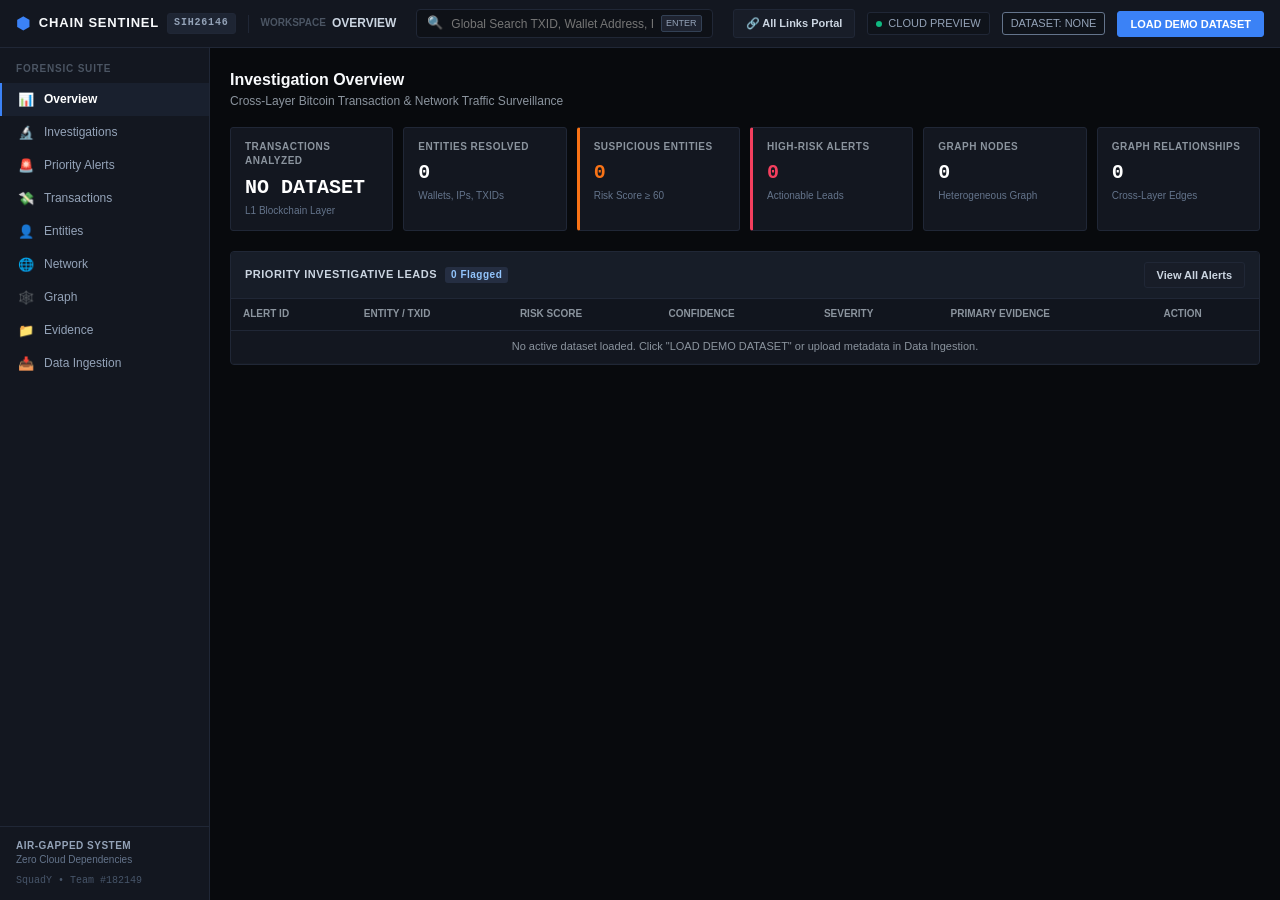
==== index.html @ 693eafd3 "fix(vercel): add vercel.json routing, root entrypoint, and hybrid cloud preview provider" ====
<!DOCTYPE html>
<html lang="en">
<head>
  <meta charset="UTF-8">
  <meta name="viewport" content="width=device-width, initial-scale=1.0">
  <title>Chain Sentinel — Offline Bitcoin Forensics Workstation (SIH26146)</title>
  
  <!-- Automatic fallback redirect to frontend application -->
  <script>
    window.location.replace("frontend/index.html");
  </script>
  <meta http-equiv="refresh" content="0; url=frontend/index.html">
  <style>
    body {
      background: #080a0d;
      color: #94a3b8;
      font-family: -apple-system, BlinkMacSystemFont, "Segoe UI", Roboto, sans-serif;
      display: flex;
      align-items: center;
      justify-content: center;
      height: 100vh;
      margin: 0;
      text-align: center;
    }
    a {
      color: #3b82f6;
      text-decoration: none;
      font-weight: 600;
    }
  </style>
</head>
<body>
  <div>
    <h2>⬢ CHAIN SENTINEL</h2>
    <p>Loading Forensics Workstation...</p>
    <p style="margin-top: 16px; font-size: 13px;">
      <a href="frontend/index.html">Click here if not redirected automatically</a>
    </p>
  </div>
</body>
</html>
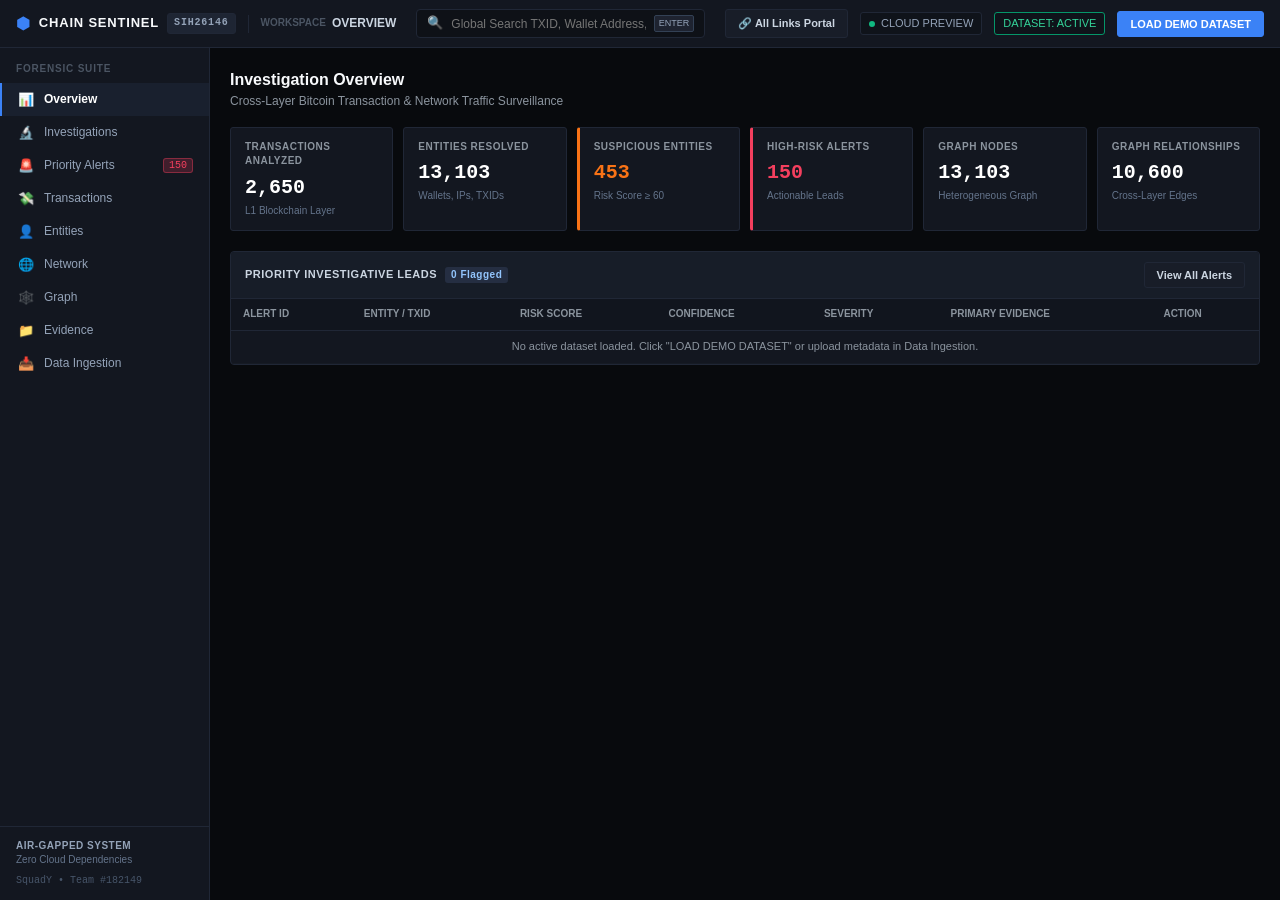
==== commit d4732a43: "fix(vercel): pre-compile JSX to pure JS, mirror static assets to root, eliminate runtime Babel overh" ====
--- a/index.html
+++ b/index.html
@@ -5,37 +5,21 @@
   <meta name="viewport" content="width=device-width, initial-scale=1.0">
   <title>Chain Sentinel — Offline Bitcoin Forensics Workstation (SIH26146)</title>
   
-  <!-- Automatic fallback redirect to frontend application -->
-  <script>
-    window.location.replace("frontend/index.html");
-  </script>
-  <meta http-equiv="refresh" content="0; url=frontend/index.html">
-  <style>
-    body {
-      background: #080a0d;
-      color: #94a3b8;
-      font-family: -apple-system, BlinkMacSystemFont, "Segoe UI", Roboto, sans-serif;
-      display: flex;
-      align-items: center;
-      justify-content: center;
-      height: 100vh;
-      margin: 0;
-      text-align: center;
-    }
-    a {
-      color: #3b82f6;
-      text-decoration: none;
-      font-weight: 600;
-    }
-  </style>
+  <!-- Offline-Cached Vendor Dependencies -->
+  <script src="vendor/react.production.min.js"></script>
+  <script src="vendor/react-dom.production.min.js"></script>
+  <script src="vendor/cytoscape.min.js"></script>
+
+  <!-- Pre-computed Demonstration Forensic Dataset for Instant Cloud Preview -->
+  <script src="demo_data.js"></script>
+
+  <!-- Professional Dark Cybersecurity Stylesheet -->
+  <link rel="stylesheet" href="styles.css">
 </head>
 <body>
-  <div>
-    <h2>⬢ CHAIN SENTINEL</h2>
-    <p>Loading Forensics Workstation...</p>
-    <p style="margin-top: 16px; font-size: 13px;">
-      <a href="frontend/index.html">Click here if not redirected automatically</a>
-    </p>
-  </div>
+  <div id="root"></div>
+
+  <!-- Native React Forensics Application Script (Pre-compiled, Zero Runtime Overhead) -->
+  <script src="app.js"></script>
 </body>
 </html>
--- a/styles.css
+++ b/styles.css
@@ -0,0 +1,724 @@
+:root {
+  --bg-black: #080a0d;
+  --bg-shell: #0e1117;
+  --bg-panel: #131720;
+  --bg-panel-alt: #171d28;
+  --border-subtle: #202736;
+  --border-strong: #2c364c;
+  --text-main: #e2e8f0;
+  --text-muted: #8b949e;
+  --text-faint: #4b5563;
+  --accent-blue: #3b82f6;
+  --accent-blue-hover: #2563eb;
+  --risk-crit: #f43f5e;
+  --risk-high: #f97316;
+  --risk-med: #eab308;
+  --risk-low: #10b981;
+  --font-mono: 'SFMono-Regular', Consolas, 'Liberation Mono', Menlo, Courier, monospace;
+  --font-sans: -apple-system, BlinkMacSystemFont, "Segoe UI", Roboto, "Helvetica Neue", Arial, sans-serif;
+}
+
+* {
+  box-sizing: border-box;
+  margin: 0;
+  padding: 0;
+}
+
+body {
+  background: var(--bg-black);
+  color: var(--text-main);
+  font-family: var(--font-sans);
+  font-size: 13px;
+  line-height: 1.45;
+  height: 100vh;
+  overflow: hidden;
+  -webkit-font-smoothing: antialiased;
+}
+
+.mono {
+  font-family: var(--font-mono);
+  letter-spacing: -0.2px;
+}
+
+.text-bold { font-weight: 600; }
+.text-muted { color: var(--text-muted); }
+.text-center { text-align: center; }
+.break-all { word-break: break-all; }
+
+.text-risk-crit { color: var(--risk-crit) !important; }
+.text-risk-high { color: var(--risk-high) !important; }
+.text-risk-med { color: var(--risk-med) !important; }
+.text-risk-low { color: var(--risk-low) !important; }
+
+/* Workspace Shell */
+.workspace-shell {
+  display: flex;
+  flex-direction: column;
+  height: 100vh;
+  overflow: hidden;
+}
+
+/* Notification Toast */
+.notification-toast {
+  position: fixed;
+  top: 14px;
+  right: 20px;
+  z-index: 9999;
+  padding: 10px 16px;
+  font-size: 12px;
+  border-radius: 4px;
+  box-shadow: 0 4px 12px rgba(0, 0, 0, 0.5);
+  font-weight: 500;
+  animation: slideIn 0.2s ease-out;
+}
+.toast-info { background: #1e293b; color: #93c5fd; border: 1px solid #3b82f6; }
+.toast-success { background: #064e3b; color: #a7f3d0; border: 1px solid #10b981; }
+.toast-error { background: #4c0519; color: #fecdd3; border: 1px solid #f43f5e; }
+
+@keyframes slideIn {
+  from { transform: translateY(-10px); opacity: 0; }
+  to { transform: translateY(0); opacity: 1; }
+}
+
+/* Topbar */
+.topbar {
+  height: 48px;
+  background: var(--bg-panel);
+  border-bottom: 1px solid var(--border-subtle);
+  display: flex;
+  align-items: center;
+  justify-content: space-between;
+  padding: 0 16px;
+  flex-shrink: 0;
+  z-index: 100;
+}
+
+.topbar-left {
+  display: flex;
+  align-items: center;
+  gap: 12px;
+}
+
+.brand-logo {
+  display: flex;
+  align-items: center;
+  gap: 8px;
+  font-weight: 700;
+  font-size: 13px;
+  letter-spacing: 0.8px;
+}
+.brand-icon { color: var(--accent-blue); font-size: 16px; }
+.brand-title { color: #f8fafc; }
+
+.badge-tag {
+  background: #1e2533;
+  color: #94a3b8;
+  font-size: 10px;
+  padding: 2px 6px;
+  border-radius: 3px;
+  font-family: var(--font-mono);
+  border: 1px solid var(--border-subtle);
+}
+
+.divider-vert {
+  width: 1px;
+  height: 18px;
+  background: var(--border-subtle);
+}
+
+.breadcrumb-nav {
+  display: flex;
+  align-items: center;
+  gap: 6px;
+}
+.sub-label {
+  font-size: 10px;
+  color: var(--text-faint);
+  font-weight: 600;
+}
+.active-view-title {
+  font-size: 12px;
+  font-weight: 600;
+  color: #cbd5e1;
+}
+
+.topbar-center {
+  flex-grow: 1;
+  max-width: 440px;
+  margin: 0 20px;
+}
+
+.global-search-box {
+  display: flex;
+  align-items: center;
+  background: var(--bg-shell);
+  border: 1px solid var(--border-subtle);
+  border-radius: 4px;
+  padding: 4px 10px;
+  gap: 8px;
+}
+.global-search-box input {
+  background: transparent;
+  border: none;
+  color: #fff;
+  font-size: 12px;
+  width: 100%;
+  outline: none;
+}
+.search-shortcut {
+  font-size: 9px;
+  background: #1e2330;
+  border: 1px solid #334155;
+  color: #94a3b8;
+  padding: 1px 4px;
+  border-radius: 2px;
+}
+
+.topbar-right {
+  display: flex;
+  align-items: center;
+  gap: 12px;
+}
+
+.status-indicator {
+  display: inline-flex;
+  align-items: center;
+  gap: 6px;
+  font-size: 11px;
+  padding: 3px 8px;
+  background: #0f131a;
+  border: 1px solid var(--border-subtle);
+  border-radius: 3px;
+  color: #94a3b8;
+}
+.status-dot {
+  width: 6px;
+  height: 6px;
+  border-radius: 50%;
+}
+.dot-green { background: #10b981; }
+.badge-active { border-color: #059669; color: #34d399; }
+.badge-inactive { border-color: #64748b; color: #94a3b8; }
+
+/* Buttons */
+.btn {
+  padding: 6px 12px;
+  font-size: 11px;
+  font-weight: 600;
+  border-radius: 3px;
+  cursor: pointer;
+  border: 1px solid transparent;
+  display: inline-flex;
+  align-items: center;
+  gap: 6px;
+  transition: all 0.15s ease-in-out;
+}
+.btn-primary {
+  background: var(--accent-blue);
+  color: #fff;
+  border-color: var(--accent-blue);
+}
+.btn-primary:hover {
+  background: var(--accent-blue-hover);
+}
+.btn-secondary {
+  background: #181d28;
+  color: #cbd5e1;
+  border-color: var(--border-subtle);
+}
+.btn-secondary:hover {
+  background: #232a3b;
+  color: #fff;
+}
+.btn-sm {
+  padding: 3px 8px;
+  font-size: 10px;
+}
+.btn-group {
+  display: flex;
+  gap: 4px;
+}
+
+/* Layout Body */
+.layout-body {
+  display: flex;
+  flex-grow: 1;
+  overflow: hidden;
+}
+
+/* Sidebar */
+.sidebar {
+  width: 210px;
+  background: var(--bg-panel);
+  border-right: 1px solid var(--border-subtle);
+  display: flex;
+  flex-direction: column;
+  flex-shrink: 0;
+}
+
+.sidebar-group-title {
+  padding: 14px 16px 6px;
+  font-size: 10px;
+  font-weight: 700;
+  letter-spacing: 0.8px;
+  color: #4b5563;
+}
+
+.nav-menu {
+  list-style: none;
+  display: flex;
+  flex-direction: column;
+  flex-grow: 1;
+}
+
+.nav-btn {
+  background: transparent;
+  border: none;
+  width: 100%;
+  text-align: left;
+  padding: 9px 16px;
+  display: flex;
+  align-items: center;
+  gap: 10px;
+  color: #94a3b8;
+  font-size: 12px;
+  font-weight: 500;
+  cursor: pointer;
+  border-left: 2px solid transparent;
+  transition: background 0.12s;
+}
+.nav-btn:hover {
+  background: #171c26;
+  color: #f1f5f9;
+}
+.nav-btn.active {
+  background: #19202e;
+  color: #fff;
+  border-left-color: var(--accent-blue);
+  font-weight: 600;
+}
+.nav-icon { font-size: 13px; }
+.nav-badge {
+  margin-left: auto;
+  background: rgba(244, 63, 94, 0.2);
+  color: var(--risk-crit);
+  border: 1px solid rgba(244, 63, 94, 0.4);
+  font-size: 10px;
+  padding: 1px 5px;
+  border-radius: 3px;
+  font-family: var(--font-mono);
+}
+
+.sidebar-footer {
+  padding: 12px 16px;
+  border-top: 1px solid var(--border-subtle);
+  font-size: 10px;
+}
+.footer-status-title {
+  font-weight: 700;
+  color: #94a3b8;
+  letter-spacing: 0.5px;
+}
+.footer-status-desc { color: #64748b; }
+.team-signature {
+  margin-top: 6px;
+  color: #475569;
+  font-family: var(--font-mono);
+}
+
+/* Content Pane */
+.content-pane {
+  flex-grow: 1;
+  background: var(--bg-black);
+  overflow: hidden;
+  display: flex;
+  flex-direction: column;
+}
+
+.view-scroll {
+  flex-grow: 1;
+  overflow-y: auto;
+  padding: 20px;
+}
+
+.section-header {
+  display: flex;
+  justify-content: space-between;
+  align-items: flex-start;
+  margin-bottom: 16px;
+}
+.section-header h2 {
+  font-size: 16px;
+  font-weight: 700;
+  color: #f8fafc;
+}
+.section-desc {
+  font-size: 12px;
+  color: var(--text-muted);
+  margin-top: 2px;
+}
+
+.filter-bar {
+  display: flex;
+  gap: 8px;
+  align-items: center;
+}
+.input-select, .input-search {
+  background: var(--bg-panel);
+  border: 1px solid var(--border-subtle);
+  color: #e2e8f0;
+  padding: 6px 10px;
+  font-size: 11px;
+  border-radius: 3px;
+  outline: none;
+}
+.input-select:focus, .input-search:focus {
+  border-color: var(--accent-blue);
+}
+
+/* Metrics Grid */
+.metrics-grid {
+  display: grid;
+  grid-template-columns: repeat(auto-fit, minmax(160px, 1fr));
+  gap: 10px;
+  margin-bottom: 20px;
+}
+
+.metric-card {
+  background: var(--bg-panel);
+  border: 1px solid var(--border-subtle);
+  padding: 12px 14px;
+  border-radius: 3px;
+}
+.metric-card.highlight-crit { border-left: 3px solid var(--risk-crit); }
+.metric-card.highlight-high { border-left: 3px solid var(--risk-high); }
+
+.metric-title {
+  font-size: 10px;
+  text-transform: uppercase;
+  color: var(--text-muted);
+  font-weight: 700;
+  letter-spacing: 0.5px;
+}
+.metric-number {
+  font-size: 20px;
+  font-weight: 700;
+  font-family: var(--font-mono);
+  margin: 4px 0 2px;
+  color: #fff;
+}
+.metric-foot {
+  font-size: 10px;
+  color: #64748b;
+}
+
+/* Cards & Tables */
+.card-panel {
+  background: var(--bg-panel);
+  border: 1px solid var(--border-subtle);
+  border-radius: 4px;
+  overflow: hidden;
+  margin-bottom: 16px;
+}
+.panel-header {
+  padding: 10px 14px;
+  background: var(--bg-panel-alt);
+  border-bottom: 1px solid var(--border-subtle);
+  display: flex;
+  justify-content: space-between;
+  align-items: center;
+}
+.panel-title {
+  font-size: 11px;
+  font-weight: 700;
+  color: #cbd5e1;
+  letter-spacing: 0.5px;
+  display: flex;
+  align-items: center;
+  gap: 8px;
+}
+.badge-count {
+  background: #252e42;
+  color: #93c5fd;
+  padding: 1px 6px;
+  border-radius: 3px;
+  font-size: 10px;
+}
+
+.table-responsive {
+  width: 100%;
+  overflow-x: auto;
+}
+
+.data-table {
+  width: 100%;
+  border-collapse: collapse;
+  text-align: left;
+}
+.data-table th {
+  background: #11151e;
+  padding: 8px 12px;
+  font-size: 10px;
+  text-transform: uppercase;
+  color: #8b949e;
+  border-bottom: 1px solid var(--border-subtle);
+  font-weight: 700;
+}
+.data-table td {
+  padding: 8px 12px;
+  border-bottom: 1px solid #161b24;
+  font-size: 11px;
+}
+.data-table tr:hover {
+  background: #161c28;
+}
+
+/* Risk Badges */
+.risk-pill {
+  display: inline-block;
+  padding: 2px 6px;
+  border-radius: 2px;
+  font-family: var(--font-mono);
+  font-size: 10px;
+  font-weight: 700;
+}
+.risk-CRITICAL, .risk-HIGH { background: rgba(244, 63, 94, 0.15); color: #f43f5e; border: 1px solid rgba(244, 63, 94, 0.35); }
+.risk-MEDIUM { background: rgba(234, 179, 8, 0.15); color: #eab308; border: 1px solid rgba(234, 179, 8, 0.35); }
+.risk-LOW { background: rgba(16, 185, 129, 0.15); color: #10b981; border: 1px solid rgba(16, 185, 129, 0.35); }
+
+.badge-severity {
+  font-size: 9px;
+  padding: 2px 5px;
+  border-radius: 2px;
+  font-weight: 700;
+}
+.badge-CRITICAL { background: #f43f5e; color: #fff; }
+.badge-HIGH { background: #f97316; color: #fff; }
+.badge-MEDIUM { background: #eab308; color: #111; }
+.badge-LOW { background: #10b981; color: #fff; }
+
+/* Dossier Card */
+.dossier-card {
+  background: var(--bg-panel);
+  border: 1px solid var(--border-strong);
+  border-radius: 4px;
+  padding: 16px;
+  margin-bottom: 16px;
+}
+.dossier-header {
+  display: flex;
+  justify-content: space-between;
+  align-items: flex-start;
+  margin-bottom: 12px;
+}
+.focal-id {
+  font-size: 15px;
+  color: #fff;
+  margin-top: 4px;
+}
+.dossier-scores {
+  display: flex;
+  gap: 16px;
+  align-items: center;
+}
+.score-block {
+  text-align: right;
+}
+.score-title {
+  font-size: 9px;
+  color: #8b949e;
+  font-weight: 700;
+}
+.score-val {
+  font-size: 18px;
+  font-weight: 700;
+}
+.dossier-metrics-row {
+  display: flex;
+  gap: 24px;
+  padding-top: 12px;
+  border-top: 1px solid var(--border-subtle);
+}
+.dossier-stat {
+  display: flex;
+  flex-direction: column;
+}
+.stat-label {
+  font-size: 10px;
+  color: #8b949e;
+  font-weight: 600;
+}
+.stat-num {
+  font-size: 14px;
+  color: #f1f5f9;
+}
+
+.grid-two-col {
+  display: grid;
+  grid-template-columns: 1fr 1fr;
+  gap: 16px;
+}
+
+.evidence-box {
+  padding: 12px;
+  background: #0d1017;
+  border-radius: 3px;
+  border: 1px solid var(--border-subtle);
+}
+.evidence-bullet {
+  display: flex;
+  gap: 8px;
+  padding: 4px 0;
+  font-size: 11px;
+  color: #cbd5e1;
+}
+.bullet-point { color: var(--risk-high); }
+
+/* Graph Area */
+.graph-container-wrap {
+  position: relative;
+  flex-grow: 1;
+  background: #0a0d12;
+  border: 1px solid var(--border-subtle);
+  border-radius: 4px;
+  height: calc(100vh - 140px);
+}
+.cy-canvas {
+  width: 100%;
+  height: 100%;
+}
+.graph-legend {
+  position: absolute;
+  bottom: 12px;
+  left: 12px;
+  background: rgba(19, 23, 32, 0.88);
+  border: 1px solid var(--border-subtle);
+  padding: 8px 12px;
+  border-radius: 3px;
+  display: flex;
+  gap: 12px;
+  font-size: 10px;
+  backdrop-filter: blur(4px);
+}
+.legend-item { display: flex; align-items: center; gap: 6px; }
+.legend-box { width: 10px; height: 10px; border-radius: 2px; }
+.color-tx { background: #2563eb; }
+.color-wallet { background: #10b981; border-radius: 50%; }
+.color-ip { background: #f59e0b; transform: rotate(45deg); }
+
+.graph-side-panel {
+  position: absolute;
+  top: 12px;
+  right: 12px;
+  width: 280px;
+  background: rgba(19, 23, 32, 0.94);
+  border: 1px solid var(--border-strong);
+  border-radius: 4px;
+  padding: 14px;
+  box-shadow: 0 4px 16px rgba(0,0,0,0.5);
+  backdrop-filter: blur(4px);
+}
+.close-btn {
+  background: none;
+  border: none;
+  color: #8b949e;
+  font-size: 16px;
+  cursor: pointer;
+}
+.divider-h {
+  height: 1px;
+  background: var(--border-subtle);
+  margin: 10px 0;
+}
+
+/* Dropzone */
+.upload-dropzone {
+  background: var(--bg-panel);
+  border: 2px dashed #2f3a52;
+  padding: 50px 20px;
+  text-align: center;
+  border-radius: 6px;
+}
+.dropzone-icon { font-size: 36px; margin-bottom: 12px; }
+
+/* Modals */
+.modal-backdrop {
+  position: fixed;
+  top: 0;
+  left: 0;
+  right: 0;
+  bottom: 0;
+  background: rgba(0, 0, 0, 0.75);
+  z-index: 1000;
+  display: flex;
+  align-items: center;
+  justify-content: center;
+  backdrop-filter: blur(2px);
+}
+.modal-dialog {
+  background: var(--bg-panel);
+  border: 1px solid var(--border-strong);
+  border-radius: 4px;
+  width: 90%;
+  max-width: 680px;
+  max-height: 85vh;
+  display: flex;
+  flex-direction: column;
+  overflow: hidden;
+  box-shadow: 0 10px 30px rgba(0, 0, 0, 0.8);
+}
+.modal-header {
+  padding: 14px 18px;
+  background: var(--bg-panel-alt);
+  border-bottom: 1px solid var(--border-subtle);
+  display: flex;
+  justify-content: space-between;
+  align-items: center;
+}
+.modal-body {
+  padding: 18px;
+  overflow-y: auto;
+}
+.modal-footer {
+  padding: 12px 18px;
+  background: var(--bg-panel-alt);
+  border-top: 1px solid var(--border-subtle);
+  display: flex;
+  justify-content: flex-end;
+  gap: 10px;
+}
+
+.context-box {
+  background: #0d1017;
+  border: 1px solid var(--border-subtle);
+  padding: 10px;
+  border-radius: 3px;
+  font-size: 11px;
+  display: flex;
+  flex-direction: column;
+  gap: 4px;
+}
+
+/* Flow Diagram */
+.flow-diagram {
+  display: flex;
+  align-items: center;
+  gap: 12px;
+  justify-content: space-between;
+}
+.flow-box {
+  flex: 1;
+  background: #0d1017;
+  border: 1px solid var(--border-subtle);
+  padding: 10px;
+  border-radius: 4px;
+  text-align: center;
+}
+.center-box {
+  border-color: var(--accent-blue);
+  background: #111724;
+}
+.flow-arrow {
+  color: #64748b;
+  font-size: 16px;
+}
